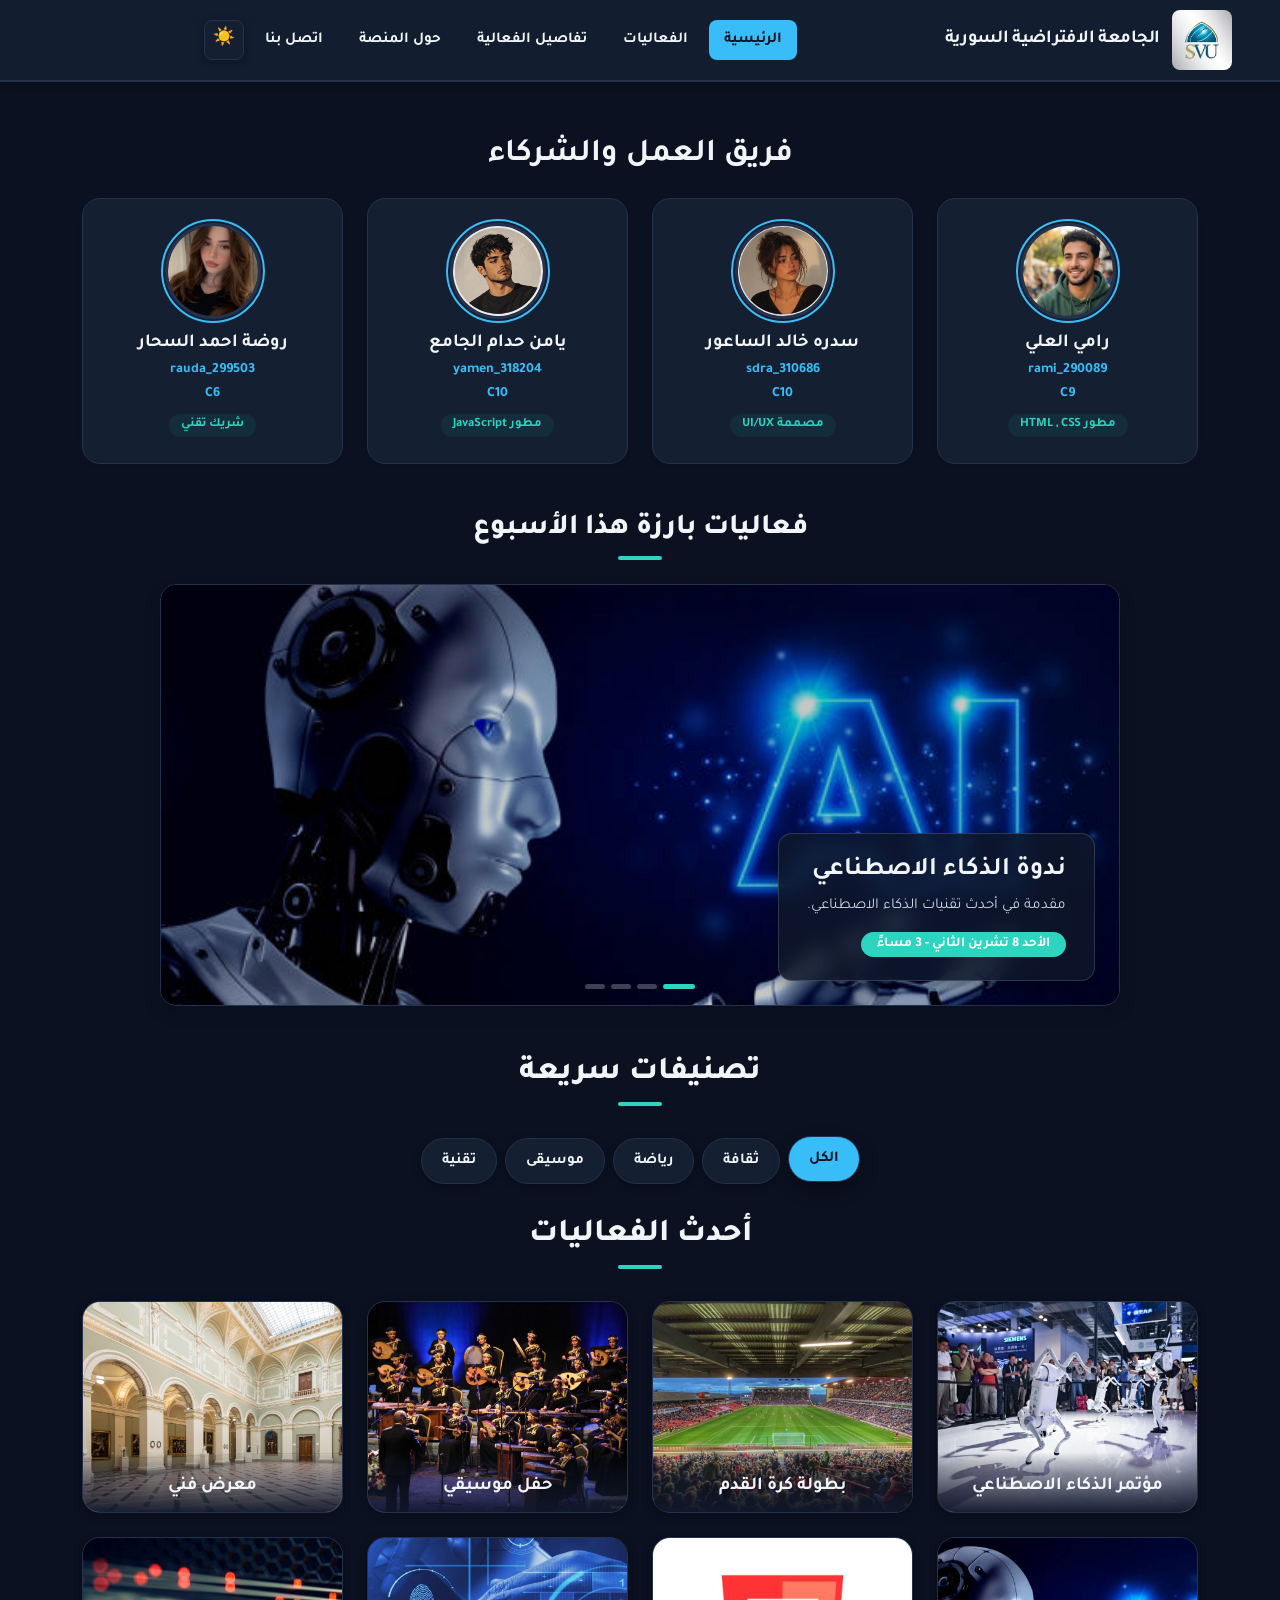
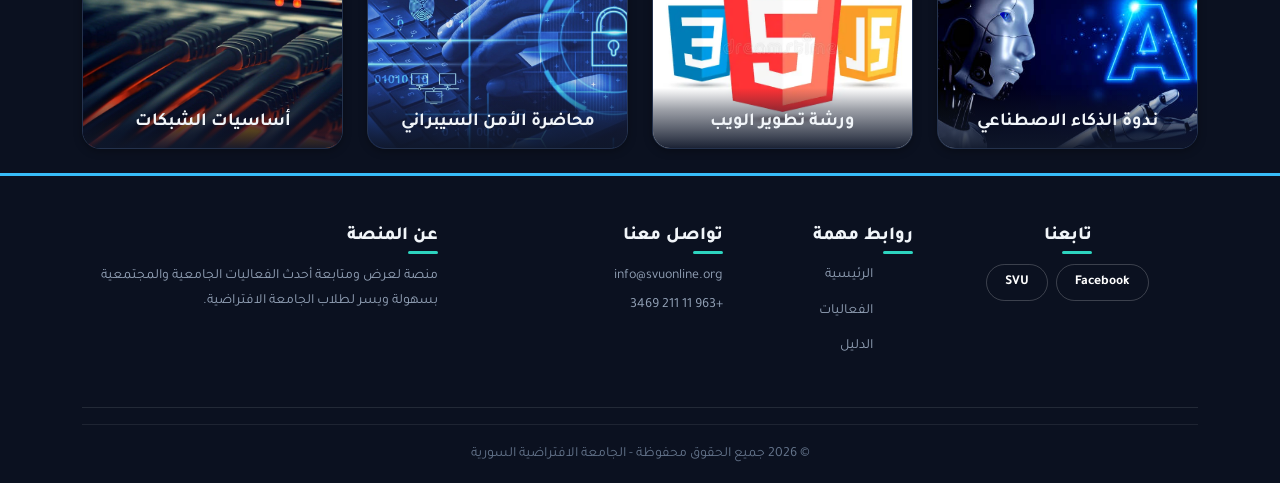
==== index.html @ d2dedbd9 "Add files via upload" ====
<!DOCTYPE html>
<html lang="ar" dir="rtl" id="main-html">

<head>
    <meta charset="UTF-8">
    <meta name="viewport" content="width=device-width, initial-scale=1.0">
    <title id="page-title">فعاليات الجامعة الافتراضية السورية</title>

    <!-- Bootstrap -->
    <link href="https://cdn.jsdelivr.net/npm/bootstrap@5.3.3/dist/css/bootstrap.min.css" rel="stylesheet">

    <!-- CSS -->
    <link rel="stylesheet" href="assets/css/style.css">

</head>

<body>
    <div id="alert-container" class="container mt-3"></div>

    <!-- Bootstrap Alert -->
    <div class="container mt-3">
        <div id="custom-alert" class="alert alert-success alert-dismissible fade show d-none" role="alert">
            <span id="alert-text">تم تسجيلك بهذه الفعالية بنجاح!</span>
            <button type="button" class="btn-close" data-bs-dismiss="alert"></button>
        </div>
    </div>

    <header>
        <nav class="navbar navbar-expand-lg">
            <div class="container-fluid px-4">
                <div class="logo d-flex align-items-center">
                    <img src="assets/img/syrianvirtualuniversity_logo.jfif" alt="شعار الجامعة" style="height: 60px;"
                        class="SVU">
                    <span class="ms-2 fw-bold text-white">الجامعة الافتراضية السورية</span>
                </div>

                <!-- زر القائمة للجوال (Bootstrap collapse) -->
                <button class="navbar-toggler" type="button" data-bs-toggle="collapse" data-bs-target="#navMenu"
                    aria-controls="navMenu" aria-expanded="false" aria-label="تبديل القائمة">
                    <span class="navbar-toggler-icon"></span>
                </button>
                <div class="collapse navbar-collapse" id="navMenu">
                    <div class="nav-links d-flex align-items-center">
                        <a href="index.html" class="nav-link text-white px-3 active">الرئيسية</a>
                        <a href="events.html" class="nav-link text-white px-3">الفعاليات</a>
                        <a href="event.html" class="nav-link text-white px-3">تفاصيل الفعالية</a>
                        <a href="about.html" class="nav-link text-white px-3">حول المنصة</a>
                        <a href="contact.html" class="nav-link text-white px-3">اتصل بنا</a>
                        <div class="theme-switch-wrapper ms-3">
                            <button id="darkModeToggle" class="theme-btn" title="تبديل الإضاءة">
                                <span id="theme-icon">🌙</span>
                            </button>
                        </div>
                    </div>
                </div>
            </div>
        </nav>
    </header>
    <main>

        <section>
            <div class="guide-page-section mb-5 mt-5">
                <div class="container">
                    <h2 class="text-center fw-bold mb-4">فريق العمل والشركاء</h2>
                    <div class="row g-4 text-center justify-content-center">
                        <div class="col-md-3 col-sm-6">
                            <div class="guide-page-member shadow-sm">
                                <img src="assets/img/شريك 3.png" alt="رامي العلي "
                                    onerror="this.onerror=null;this.src='data:image/svg+xml,%3Csvg xmlns=%27http://www.w3.org/2000/svg%27 width=%27150%27 height=%27150%27%3E%3Crect width=%27100%25%27 height=%27100%25%27 fill=%27%23cbd5e1%27/%3E%3C/svg%3E'">
                                <h5 class="fw-bold"> رامي العلي</h5>
                                <p class="small text-primary mb-1">rami_290089<br>C9</p>
                                <span class="badge bg-secondary">مطور HTML , CSS</span>
                            </div>
                        </div>

                        <div class="col-md-3 col-sm-6">
                            <div class="guide-page-member shadow-sm">
                                <img src="assets/img/شريك 2.png" alt="سدره خالد الساعور "
                                    onerror="this.onerror=null;this.src='data:image/svg+xml,%3Csvg xmlns=%27http://www.w3.org/2000/svg%27 width=%27150%27 height=%27150%27%3E%3Crect width=%27100%25%27 height=%27100%25%27 fill=%27%23cbd5e1%27/%3E%3C/svg%3E'">
                                <h5 class="fw-bold">سدره خالد الساعور</h5>
                                <p class="small text-primary mb-1">sdra_310686<br>C10</p>
                                <span class="badge bg-secondary">مصممة UI/UX</span>
                            </div>
                        </div>

                        <div class="col-md-3 col-sm-6">
                            <div class="guide-page-member shadow-sm">
                                <img src="assets/img/شريك 1.png" alt="يامن الجامع"
                                    onerror="this.onerror=null;this.src='data:image/svg+xml,%3Csvg xmlns=%27http://www.w3.org/2000/svg%27 width=%27150%27 height=%27150%27%3E%3Crect width=%27100%25%27 height=%27100%25%27 fill=%27%23cbd5e1%27/%3E%3C/svg%3E'">
                                <h5 class="fw-bold">يامن حدام الجامع </h5>
                                <p class="small text-primary mb-1">yamen_318204<br>C10</p>
                                <span class="badge bg-secondary">مطور JavaScript</span>
                            </div>
                        </div>

                        <div class="col-md-3 col-sm-6">
                            <div class="guide-page-member shadow-sm">
                                <img src="assets/img/شريك 4.jpeg" alt="روضة السحار"
                                    onerror="this.onerror=null;this.src='data:image/svg+xml,%3Csvg xmlns=%27http://www.w3.org/2000/svg%27 width=%27150%27 height=%27150%27%3E%3Crect width=%27100%25%27 height=%27100%25%27 fill=%27%23cbd5e1%27/%3E%3C/svg%3E'">
                                <h5 class="fw-bold"> روضة احمد السحار</h5>
                                <p class="small text-primary mb-1">rauda_299503<br>C6</p>

                                <span class="badge bg-secondary">شريك تقني</span>
                            </div>
                        </div>
                    </div>
                </div>
            </div>
        </section>
        <div class="container mt-4">
            <h2 class="section-title text-center mb-4" id="slider-title" style="font-size: 1.8rem;">فعاليات بارزة هذا
                الأسبوع
            </h2>

            <div class="carousel-container">
                <div id="mainEventsCarousel" class="carousel slide shadow rounded-4 overflow-hidden"
                    data-bs-ride="carousel" data-bs-interval="3000">
                    <div class="carousel-indicators">
                        <button type="button" data-bs-target="#mainEventsCarousel" data-bs-slide-to="0"
                            class="active"></button>
                        <button type="button" data-bs-target="#mainEventsCarousel" data-bs-slide-to="1"></button>
                        <button type="button" data-bs-target="#mainEventsCarousel" data-bs-slide-to="2"></button>
                        <button type="button" data-bs-target="#mainEventsCarousel" data-bs-slide-to="3"></button>
                    </div>

                    <div class="carousel-inner">
                        <div class="carousel-item active">
                            <a href="event.html?id=ai-seminar">
                                <img src="assets/img/ندوة الذكاء الاصطناعي.jpg" class="d-block w-100"
                                    alt="ندوة الذكاء الاصطناعي">
                                <div class="carousel-caption">
                                    <h3 class="fw-bold">ندوة الذكاء الاصطناعي</h3>
                                    <p class="small">مقدمة في أحدث تقنيات الذكاء الاصطناعي.</p>
                                    <span class="badge bg-primary">الأحد 8 تشرين الثاني - 3 مساءً</span>
                                </div>
                            </a>
                        </div>

                        <div class="carousel-item">
                            <a href="event.html?id=web-workshop">
                                <img src="assets/img/ورشة تطوير الويب.webp" class="d-block w-100"
                                    alt="ورشة تطوير الويب">
                                <div class="carousel-caption">
                                    <h3 class="fw-bold">ورشة تطوير الويب</h3>
                                    <p class="small">تعلم أساسيات HTML و CSS و JavaScript.</p>
                                    <span class="badge bg-success">الإثنين 9 تشرين الثاني - 6 مساءً</span>
                                </div>
                            </a>
                        </div>

                        <div class="carousel-item">
                            <a href="event.html?id=cyber-security">
                                <img src="assets/img/الامن السيبراني.jpg" class="d-block w-100" alt="الأمن السيبراني">
                                <div class="carousel-caption">
                                    <h3 class="fw-bold">محاضرة الأمن السيبراني</h3>
                                    <p class="small">كيف تحمي بياناتك على الإنترنت.</p>
                                    <span class="badge bg-danger">الثلاثاء 10 تشرين الثاني - 4 مساءً</span>
                                </div>
                            </a>
                        </div>

                        <div class="carousel-item">
                            <a href="event.html?id=network-basics">
                                <img src="assets/img/شبكات.jpg" class="d-block w-100" alt="أساسيات الشبكات">
                                <div class="carousel-caption">
                                    <h3 class="fw-bold">محاضرة أساسيات الشبكات</h3>
                                    <p class="small">تعلم أهم المفاهيم الأساسية في الشبكات.</p>
                                    <span class="badge bg-warning text-dark">الأربعاء 11 تشرين الثاني - 4 مساءً</span>
                                </div>
                            </a>
                        </div>
                    </div>
                </div>
            </div>
        </div>

        <div class="container mt-5">
            <h2 class="title" id="cat-title">تصنيفات سريعة</h2>
            <div class="categories d-flex flex-wrap gap-2">
                <button class="custom-badge bg-secondary filter-btn active" data-category="الكل"
                    id="cat-all">الكل</button>
                <button class="custom-badge bg-secondary filter-btn" data-category="ثقافة"
                    id="cat-culture">ثقافة</button>
                <button class="custom-badge bg-secondary filter-btn" data-category="رياضة" id="cat-sport">رياضة</button>
                <button class="custom-badge bg-secondary filter-btn" data-category="موسيقى"
                    id="cat-music">موسيقى</button>
                <button class="custom-badge bg-secondary filter-btn" data-category="تقنية" id="cat-tech">تقنية</button>
            </div>
        </div>

        <section>
            <div class="container mt-4">
                <h2 class="title" id="latest-title">أحدث الفعاليات</h2>
                <div class="row" id="eventsGrid">
                    <div class="col-md-6 col-lg-3 mb-4 filter-item" data-category="تقنية">
                        <a href="event.html?id=ai-conference" class="event-card text-decoration-none">
                            <div class="crd">
                                <img src="assets/img/مؤتمر الذكاء الاصطناعي.png" class="w-100"
                                    alt="مؤتمر الذكاء الاصطناعي">
                                <div class="overlay">
                                    <h3 class="grid-ai-title">مؤتمر الذكاء الاصطناعي</h3>
                                </div>
                            </div>
                        </a>
                    </div>

                    <div class="col-md-6 col-lg-3 mb-4 filter-item" data-category="رياضة">
                        <a href="event.html?id=football-match" class="event-card text-decoration-none">
                            <div class="crd">
                                <img src="assets/img/football.png" class="w-100" alt="بطولة كرة القدم">
                                <div class="overlay">
                                    <h3 class="grid-foot-title">بطولة كرة القدم</h3>
                                </div>
                            </div>
                        </a>
                    </div>

                    <div class="col-md-6 col-lg-3 mb-4 filter-item" data-category="موسيقى">
                        <a href="event.html?id=music-concert" class="event-card text-decoration-none">
                            <div class="crd">
                                <img src="assets/img/موسيقى.jpg" class="w-100" alt="حفل موسيقي">
                                <div class="overlay">
                                    <h3 class="grid-music-title">حفل موسيقي</h3>
                                </div>
                            </div>
                        </a>
                    </div>

                    <div class="col-md-6 col-lg-3 mb-4 filter-item" data-category="ثقافة">
                        <a href="event.html?id=art-exhibition" class="event-card text-decoration-none">
                            <div class="crd">
                                <img src="assets/img/معرض فني.jpg" class="w-100" alt="معرض فني">
                                <div class="overlay">
                                    <h3 class="grid-art-title">معرض فني</h3>
                                </div>
                            </div>
                        </a>
                    </div>

                    <div class="col-md-6 col-lg-3 mb-4 filter-item" data-category="تقنية">
                        <a href="event.html?id=ai-seminar" class="event-card text-decoration-none">
                            <div class="crd">
                                <img src="assets/img/ندوة الذكاء الاصطناعي.jpg" class="w-100"
                                    alt="ندوة الذكاء الاصطناعي">
                                <div class="overlay">
                                    <h3>ندوة الذكاء الاصطناعي</h3>
                                </div>
                            </div>
                        </a>
                    </div>

                    <div class="col-md-6 col-lg-3 mb-4 filter-item" data-category="تقنية">
                        <a href="event.html?id=web-workshop" class="event-card text-decoration-none">
                            <div class="crd">
                                <img src="assets/img/ورشة تطوير الويب.webp" class="w-100" alt="ورشة تطوير الويب">
                                <div class="overlay">
                                    <h3>ورشة تطوير الويب</h3>
                                </div>
                            </div>
                        </a>
                    </div>

                    <div class="col-md-6 col-lg-3 mb-4 filter-item" data-category="تقنية">
                        <a href="event.html?id=cyber-security" class="event-card text-decoration-none">
                            <div class="crd">
                                <img src="assets/img/الامن السيبراني.jpg" class="w-100" alt="محاضرة الأمن السيبراني">
                                <div class="overlay">
                                    <h3>محاضرة الأمن السيبراني</h3>
                                </div>
                            </div>
                        </a>
                    </div>

                    <div class="col-md-6 col-lg-3 mb-4 filter-item" data-category="تقنية">
                        <a href="event.html?id=network-basics" class="event-card text-decoration-none">
                            <div class="crd">
                                <img src="assets/img/شبكات.jpg" class="w-100" alt="أساسيات الشبكات">
                                <div class="overlay">
                                    <h3>أساسيات الشبكات</h3>
                                </div>
                            </div>
                        </a>
                    </div>
                </div>
            </div>
        </section>



    </main>
    <footer class="site-footer bg-dark text-white pt-5 pb-3">
        <div class="container text-end">
            <div class="row g-4 flex-row-reverse">

                <div class="col-md-4">
                    <h5 class="footer-heading mb-3">عن المنصة</h5>
                    <p class="footer-text small">منصة لعرض ومتابعة أحدث الفعاليات الجامعية والمجتمعية بسهولة ويسر لطلاب
                        الجامعة الافتراضية.</p>
                </div>

                <div class="col-md-3">
                    <h5 class="footer-heading mb-3">تواصل معنا</h5>
                    <p class="footer-text small mb-1">info@svuonline.org </p>
                    <p class="footer-text small">+963 11 211 3469 </p>
                </div>

                <div class="col-md-2">
                    <h5 class="footer-heading mb-3">روابط مهمة</h5>
                    <ul class="list-unstyled small">
                        <li class="mb-1"><a href="index.html" class="footer-link">الرئيسية</a></li>
                        <li class="mb-1"><a href="events.html" class="footer-link">الفعاليات</a></li>
                        <li class="mb-1"><a href="about.html" class="footer-link">الدليل</a></li>
                    </ul>
                </div>

                <div class="col-md-3 text-center">
                    <h5 class="footer-heading mb-3">تابعنا</h5>
                    <div class="d-flex justify-content-center gap-2">
                        <a href="https://www.facebook.com/share/1CD3yiC2pG/" target="_blank"
                            class="footer-social-btn">Facebook</a>
                        <a href="https://svuis.svuonline.org/SVUIS/index.php" target="_blank"
                            class="footer-social-btn">SVU</a>
                    </div>
                </div>
            </div>

            <hr class="mt-4 border-secondary opacity-25">
            <div class="text-center small footer-copyright">
                © 2026 جميع الحقوق محفوظة - الجامعة الافتراضية السورية
            </div>
        </div>
    </footer>

    <button id="backToTop" class="btn btn-primary rounded-circle position-fixed bottom-0 start-0 m-4"
        onclick="scrollToTop()" style="display:none; z-index: 1000;">↑</button>

    <!-- JS Scripts -->
    <script src="https://cdn.jsdelivr.net/npm/bootstrap@5.3.3/dist/js/bootstrap.bundle.min.js"></script>
    <script src="assets/js/main.js"></script>

</body>

</html>
---- assets/css/style.css ----
@import url('https://fonts.googleapis.com/css2?family=Tajawal:wght@400;500;700;800;900&display=swap');
@import url('https://cdn.jsdelivr.net/npm/bootstrap-icons@1.11.3/font/bootstrap-icons.min.css');

/* ===== 1. Base Styles & Variables ===== */
:root {
    --primary: #1e40af;
    --primary-hover: #1e3a8a;
    --secondary: #0d9488;
    --secondary-hover: #0f766e;
    --accent: #f59e0b;
    --gradient-main: linear-gradient(135deg, #1e40af 0%, #0d9488 100%);
    --gradient-card: linear-gradient(180deg, rgba(30, 64, 175, 0.04) 0%, rgba(255, 255, 255, 0) 100%);
    --bg-body: #f4f7fb;
    --bg-surface: #ffffff;
    --bg-glass: rgba(255, 255, 255, 0.95);
    --text-main: #0f172a;
    --text-muted: #64748b;
    --border-color: #e2e8f0;
    --shadow-sm: 0 2px 8px rgba(15, 23, 42, 0.05);
    --shadow-md: 0 8px 20px -3px rgba(15, 23, 42, 0.08);
    --shadow-lg: 0 16px 30px -4px rgba(30, 64, 175, 0.14);
    --radius-sm: 8px;
    --radius-md: 14px;
    --radius-lg: 18px;
    --radius-pill: 50px;
    --primary-color: #1e40af;
    --accent-color: #f59e0b;
}

body.dark-mode {
    --bg-body: #0b1120;
    --bg-surface: #151f32;
    --bg-glass: rgba(21, 31, 50, 0.95);
    --text-main: #f1f5f9;
    --text-muted: #94a3b8;
    --border-color: #24324d;
    --shadow-sm: 0 2px 8px rgba(0, 0, 0, 0.3);
    --shadow-md: 0 8px 20px -3px rgba(0, 0, 0, 0.4);
    --shadow-lg: 0 16px 30px -4px rgba(13, 148, 136, 0.2);
    --primary: #38bdf8;
    --primary-hover: #7dd3fc;
    --secondary: #2dd4bf;
    --accent: #fbbf24;
    --gradient-main: linear-gradient(135deg, #0284c7 0%, #0d9488 100%);
    --primary-color: #38bdf8;
    --accent-color: #fbbf24;
}

body {
    padding-top: 88px;
    margin: 0;
    font-family: 'Tajawal', sans-serif;
    direction: rtl;
    background-color: var(--bg-body);
    color: var(--text-main);
    line-height: 1.7;
    transition: background-color 0.3s ease, color 0.3s ease;
    overflow-x: hidden;
}

/* ===== 2. Navbar & Navigation ===== */
.navbar {
    position: fixed;
    top: 0;
    left: 0;
    right: 0;
    width: 100%;
    z-index: 1000;
    display: flex;
    align-items: center;
    justify-content: space-between;
    background: var(--bg-glass) !important;
    backdrop-filter: blur(12px);
    -webkit-backdrop-filter: blur(12px);
    border-bottom: 2px solid var(--border-color);
    box-shadow: var(--shadow-sm);
    padding: 10px 24px;
    transition: all 0.3s ease;
}

.logo {
    display: flex;
    align-items: center;
}

.logo img, .SVU {
    height: 48px;
    margin-left: 12px;
    border-radius: var(--radius-sm);
    object-fit: contain;
}

.logo span {
    font-weight: 800;
    font-size: 1.15rem;
    color: var(--text-main) !important;
    letter-spacing: -0.3px;
}

.navbar .nav-links,
.navbar-nav {
    display: flex;
    align-items: center;
    justify-content: center;
    gap: 6px;
    margin: 0 auto;
    padding: 0;
    list-style: none;
}

.nav-links a,
.nav-link {
    position: relative;
    color: var(--text-main) !important;
    font-weight: 600;
    font-size: 0.95rem;
    text-decoration: none;
    padding: 7px 15px !important;
    border-radius: var(--radius-sm);
    transition: all 0.2s ease;
}

.nav-link:hover,
.nav-links a:hover {
    color: var(--primary) !important;
    background-color: rgba(30, 64, 175, 0.08);
}

.nav-link.active,
.nav-links a.active {
    background-color: var(--primary) !important;
    color: #ffffff !important;
    font-weight: 700;
}

body.dark-mode .nav-link.active,
body.dark-mode .nav-links a.active {
    background-color: var(--primary) !important;
    color: #0b1120 !important;
}

.nav-link::after {
    display: none;
}

/* ===== 3. Theme Toggle Button ===== */
.theme-switch-wrapper {
    display: flex;
    align-items: center;
}

.theme-btn {
    width: 40px;
    height: 40px;
    border-radius: var(--radius-sm);
    border: 1.5px solid var(--border-color);
    background: var(--bg-surface);
    color: var(--text-main);
    cursor: pointer;
    box-shadow: var(--shadow-sm);
    transition: all 0.25s ease;
    display: inline-flex;
    align-items: center;
    justify-content: center;
    font-size: 1.1rem;
    padding: 0;
}

.theme-btn:hover {
    border-color: var(--primary);
    color: var(--primary);
    transform: translateY(-2px);
}

body.dark-mode .theme-btn {
    background: var(--bg-surface);
    border-color: var(--border-color);
    color: #facc15;
}

/* ===== 4. Titles & Headings ===== */
.section-title,
.title {
    font-weight: 800;
    color: var(--text-main);
    text-align: center;
    position: relative;
    margin-bottom: 32px;
}

.section-title::after,
.title::after {
    content: '';
    display: block;
    width: 44px;
    height: 4px;
    background: var(--secondary);
    margin: 10px auto 0;
    border-radius: var(--radius-pill);
}

/* ===== 5. Sliders & Carousels ===== */
.carousel-container {
    max-width: 960px;
    margin: 0 auto;
}

#mainEventsCarousel {
    border-radius: var(--radius-lg);
    overflow: hidden;
    box-shadow: var(--shadow-md);
    border: 1px solid var(--border-color);
}

.carousel-item {
    height: 420px;
    position: relative;
    background: #0f172a;
}

.carousel-item img {
    height: 100%;
    width: 100%;
    object-fit: cover;
    filter: brightness(0.78);
    transition: transform 0.5s ease;
}

.carousel-item:hover img {
    transform: scale(1.02);
}

.carousel-caption {
    position: absolute;
    inset: auto 24px 24px auto;
    max-width: 650px;
    background: rgba(15, 23, 42, 0.85);
    backdrop-filter: blur(10px);
    -webkit-backdrop-filter: blur(10px);
    border: 1px solid rgba(255, 255, 255, 0.15);
    padding: 22px 28px;
    text-align: right;
    border-radius: var(--radius-md);
    box-shadow: var(--shadow-md);
}

.carousel-caption h3 {
    font-size: 1.6rem;
    font-weight: 800;
    color: #ffffff;
    margin-bottom: 6px;
}

.carousel-caption p {
    color: #cbd5e1;
    font-size: 0.95rem;
    margin-bottom: 12px;
}

.carousel-caption .badge {
    background: var(--secondary) !important;
    color: #ffffff !important;
    padding: 6px 16px;
    border-radius: var(--radius-pill);
    font-weight: 700;
    font-size: 0.85rem;
}

.carousel-indicators [data-bs-target] {
    width: 20px;
    height: 5px;
    border-radius: var(--radius-pill);
    background-color: rgba(255, 255, 255, 0.5);
    border: none;
    transition: all 0.25s ease;
}

.carousel-indicators .active {
    width: 32px;
    background-color: var(--secondary);
}

#sliderImages {
    position: relative;
    width: 100%;
    height: 420px;
    overflow: hidden;
    background-color: #0b1120;
    border-radius: var(--radius-lg);
    border: 1px solid var(--border-color);
}

#sliderImages img.slider-img {
    width: 100%;
    height: 420px;
    object-fit: cover;
    display: none;
    opacity: 0;
    transition: opacity 0.35s ease-in-out;
}

#sliderImages img.slider-img.active {
    display: block;
    opacity: 1;
}

/* ===== 6. Filter Controls & Badges ===== */
.filter-item {
    transition: all 0.3s ease;
    display: block;
}

.categories {
    display: flex;
    justify-content: center;
    gap: 10px;
    margin: 20px 0 32px;
    flex-wrap: wrap;
}

.custom-badge,
.filter-btn {
    padding: 9px 20px;
    border-radius: var(--radius-pill);
    font-weight: 700;
    font-size: 0.95rem;
    background-color: var(--bg-surface);
    color: var(--text-main);
    border: 1.5px solid var(--border-color);
    box-shadow: var(--shadow-sm);
    cursor: pointer;
    transition: all 0.25s ease;
    text-decoration: none;
}

.custom-badge:hover,
.filter-btn:hover {
    border-color: var(--primary);
    color: var(--primary);
    transform: translateY(-2px);
}

.custom-badge.active,
.filter-btn.active {
    background-color: var(--primary) !important;
    border-color: var(--primary) !important;
    color: #ffffff !important;
    transform: translateY(-2px);
    box-shadow: var(--shadow-md);
}

body.dark-mode .custom-badge.active,
body.dark-mode .filter-btn.active {
    background-color: var(--primary) !important;
    color: #0b1120 !important;
}

/* ===== 7. Cards & Grid Layouts ===== */
.crd,
.filter-item .card,
.guide-page-member,
.info-box,
.policy-box,
.contact-page-box {
    background-color: var(--bg-surface);
    border: 1px solid var(--border-color) !important;
    border-radius: var(--radius-lg);
    box-shadow: var(--shadow-sm);
    transition: all 0.3s ease;
    overflow: hidden;
}

.crd:hover,
.filter-item .card:hover,
.guide-page-member:hover {
    transform: translateY(-6px);
    box-shadow: var(--shadow-md);
    border-color: rgba(30, 64, 175, 0.3) !important;
}

.crd {
    position: relative;
    cursor: pointer;
    background: var(--bg-surface);
    height: 100%;
}

.crd img,
.card-img-top {
    width: 100%;
    height: 210px;
    object-fit: cover;
    transition: transform 0.4s ease;
}

.crd:hover img,
.filter-item .card:hover .card-img-top {
    transform: scale(1.05);
}

.overlay {
    position: absolute;
    bottom: 0;
    left: 0;
    right: 0;
    background: linear-gradient(0deg, rgba(15, 23, 42, 0.95) 0%, rgba(15, 23, 42, 0.4) 65%, transparent 100%);
    color: #ffffff;
    padding: 24px 16px 14px;
    text-align: center;
}

.overlay h3 {
    font-size: 1.15rem;
    font-weight: 700;
    color: #ffffff;
    margin: 0;
}

.filter-item .card .card-body {
    padding: 20px;
    display: flex;
    flex-direction: column;
}

.filter-item .card .card-title {
    font-weight: 800;
    font-size: 1.15rem;
    color: var(--text-main);
    margin-bottom: 8px;
}

.filter-item .card .card-text {
    color: var(--text-muted);
    font-size: 0.9rem;
    line-height: 1.6;
    margin-bottom: 12px;
}

.filter-item .card .details {
    color: var(--text-muted);
    font-size: 0.85rem;
    font-weight: 600;
    margin-bottom: 16px;
}

.filter-item .card .btn-outline-primary {
    background-color: transparent;
    border: 1.5px solid var(--primary);
    color: var(--primary) !important;
    border-radius: var(--radius-sm);
    padding: 9px 18px;
    font-weight: 700;
    transition: all 0.25s ease;
    text-align: center;
}

.filter-item .card .btn-outline-primary:hover {
    background-color: var(--primary);
    color: #ffffff !important;
    transform: translateY(-2px);
    box-shadow: var(--shadow-sm);
}

body.dark-mode .filter-item .card .btn-outline-primary:hover {
    color: #0b1120 !important;
}

.badge {
    border-radius: var(--radius-pill);
    padding: 5px 14px;
    font-weight: 700;
    font-size: 0.8rem;
}

/* ===== 8. Toolbar & Search Controls ===== */
.toolbar {
    background: var(--bg-surface);
    padding: 20px 24px;
    border-radius: var(--radius-lg);
    margin: 20px auto 36px;
    max-width: 95%;
    display: flex;
    gap: 14px;
    flex-wrap: wrap;
    box-shadow: var(--shadow-sm);
    border: 1px solid var(--border-color);
}

.toolbar input,
.toolbar select,
.form-control,
.form-select {
    flex: 1;
    min-width: 200px;
    background-color: var(--bg-body);
    border: 1.5px solid var(--border-color);
    color: var(--text-main);
    border-radius: var(--radius-sm);
    padding: 10px 15px;
    font-family: 'Tajawal', sans-serif;
    font-size: 0.95rem;
}

.toolbar input:focus,
.toolbar select:focus,
.form-control:focus,
.form-select:focus {
    background-color: var(--bg-surface);
    border-color: var(--primary);
    box-shadow: 0 0 0 3px rgba(30, 64, 175, 0.15);
    color: var(--text-main);
    outline: none;
}

/* ===== 9. Guide Page Styles ===== */
.guide-page-member {
    background: var(--bg-surface);
    padding: 24px 18px;
    border-radius: var(--radius-lg);
    text-align: center;
    border: 1px solid var(--border-color);
    box-shadow: var(--shadow-sm);
    transition: all 0.3s ease;
    height: 100%;
}

.guide-page-member img {
    width: 96px;
    height: 96px;
    object-fit: cover;
    border-radius: 50%;
    margin-bottom: 14px;
    border: 3px solid var(--border-color);
    outline: 2px solid var(--primary);
    outline-offset: 2px;
}

.guide-page-member h5 {
    font-weight: 800;
    font-size: 1.15rem;
    color: var(--text-main);
    margin-bottom: 4px;
}

.guide-page-member p {
    color: var(--primary) !important;
    font-weight: 700;
    font-size: 0.88rem;
    margin-bottom: 8px;
}

.guide-page-member .badge {
    background-color: rgba(13, 148, 136, 0.12) !important;
    color: var(--secondary) !important;
    border-radius: var(--radius-pill);
    font-weight: 700;
    padding: 5px 12px;
}

.info-box,
.policy-box {
    background: var(--bg-surface);
    border-radius: var(--radius-lg);
    padding: 26px;
    border: 1px solid var(--border-color) !important;
    box-shadow: var(--shadow-sm);
    height: 100%;
    position: relative;
}

.info-box {
    border-top: 4px solid var(--primary) !important;
}

.policy-box {
    border-right: 4px solid var(--secondary) !important;
}

.info-box h2,
.policy-box h2 {
    font-weight: 800;
    color: var(--text-main) !important;
    font-size: 1.25rem;
    margin-bottom: 12px;
}

.guide-page-btn {
    display: inline-block;
    padding: 12px 34px;
    background-color: var(--primary);
    color: #ffffff !important;
    text-decoration: none;
    border-radius: var(--radius-pill);
    font-weight: 700;
    font-size: 1.05rem;
    box-shadow: var(--shadow-sm);
    transition: all 0.25s ease;
    border: none;
}

.guide-page-btn:hover {
    background-color: var(--primary-hover);
    transform: translateY(-2px);
    box-shadow: var(--shadow-md);
}

/* ===== 10. Contact Page Styles ===== */
.contact-page-box {
    background: var(--bg-surface);
    padding: 32px;
    border-radius: var(--radius-lg);
    border: 1px solid var(--border-color);
    box-shadow: var(--shadow-sm);
    height: 100%;
}

.contact-page-info {
    background: linear-gradient(145deg, #1e3a8a 0%, #0f172a 100%) !important;
    color: #ffffff !important;
    border-radius: var(--radius-lg);
    padding: 32px;
    box-shadow: var(--shadow-md);
    border: none !important;
}

.contact-page-info h3,
.contact-page-info h4,
.contact-page-info h5,
.contact-page-info strong,
.contact-page-info p {
    color: #ffffff !important;
}

.contact-page-info .info-item {
    background: rgba(255, 255, 255, 0.08);
    border-radius: var(--radius-sm);
    padding: 12px 16px;
    margin-bottom: 12px;
    transition: all 0.2s ease;
    border: 1px solid rgba(255, 255, 255, 0.15);
}

.contact-page-info .info-item:hover {
    background: rgba(255, 255, 255, 0.16);
    transform: translateX(-4px);
}

.contact-page-error {
    color: #ef4444;
    font-size: 0.85rem;
    font-weight: 600;
    margin-top: 4px;
    min-height: 20px;
}

.map-container {
    border-radius: var(--radius-lg);
    overflow: hidden;
    box-shadow: var(--shadow-md);
    border: 1px solid var(--border-color);
}

.contact-page-btn {
    background-color: var(--primary);
    border: none;
    color: #ffffff;
    border-radius: var(--radius-sm);
    padding: 11px 24px;
    font-weight: 700;
    font-size: 1rem;
    width: 100%;
    transition: all 0.25s ease;
}

.contact-page-btn:hover {
    background-color: var(--primary-hover);
    transform: translateY(-2px);
    box-shadow: var(--shadow-sm);
}

/* ===== 11. Alerts & Actions ===== */
#alert-container {
    position: fixed;
    top: 20px;
    left: 50%;
    transform: translateX(-50%);
    z-index: 10000;
    min-width: 320px;
    max-width: 90%;
}

.btn-primary {
    background-color: var(--primary);
    border: none;
    border-radius: var(--radius-sm);
    padding: 10px 22px;
    font-weight: 700;
    transition: all 0.25s ease;
}

.btn-primary:hover {
    background-color: var(--primary-hover);
    transform: translateY(-2px);
    box-shadow: var(--shadow-sm);
}

.btn-outline-secondary {
    border: 1.5px solid var(--border-color);
    border-radius: var(--radius-sm);
    padding: 10px 22px;
    font-weight: 700;
    color: var(--text-main);
    background: var(--bg-surface);
    transition: all 0.25s ease;
}

.btn-outline-secondary:hover {
    background: var(--bg-body);
    border-color: var(--border-color);
    color: var(--text-main);
    transform: translateY(-2px);
}

/* ===== 12. Footer ===== */
.site-footer {
    background: #0b1120 !important;
    color: #94a3b8 !important;
    border-top: 3px solid var(--primary);
    padding-top: 48px;
    padding-bottom: 24px;
    font-family: 'Tajawal', sans-serif;
}

.footer-heading {
    font-size: 1.15rem;
    font-weight: 800;
    color: #ffffff;
    margin-bottom: 18px;
    position: relative;
    display: inline-block;
}

.footer-heading::after {
    content: "";
    position: absolute;
    bottom: -6px;
    right: 0;
    width: 30px;
    height: 3px;
    background: var(--secondary);
    border-radius: var(--radius-pill);
}

.footer-text {
    color: #94a3b8;
    line-height: 1.8;
}

.footer-link {
    color: #94a3b8;
    text-decoration: none;
    transition: all 0.2s ease;
    display: inline-block;
    margin-bottom: 8px;
}

.footer-link:hover {
    color: var(--secondary);
    transform: translateX(-4px);
}

.footer-social-btn {
    display: inline-block;
    padding: 6px 18px;
    border: 1px solid rgba(255, 255, 255, 0.2);
    border-radius: var(--radius-pill);
    color: #ffffff;
    text-decoration: none;
    font-size: 0.85rem;
    font-weight: 600;
    transition: all 0.2s ease;
}

.footer-social-btn:hover {
    background-color: var(--secondary);
    border-color: var(--secondary);
    color: #ffffff;
}

.footer-copyright {
    color: #64748b;
    border-top: 1px solid rgba(255, 255, 255, 0.08);
    padding-top: 18px;
}

/* ===== 13. Back to Top Button ===== */
#backToTop,
.site-footer-top-btn {
    display: none;
    position: fixed;
    bottom: 24px;
    left: 24px;
    background-color: var(--primary) !important;
    border: none !important;
    width: 44px;
    height: 44px;
    border-radius: var(--radius-sm);
    z-index: 1000;
    cursor: pointer;
    box-shadow: var(--shadow-md);
    color: #ffffff !important;
    align-items: center;
    justify-content: center;
    font-size: 1.25rem;
    transition: all 0.25s ease;
}

#backToTop:hover {
    transform: translateY(-3px);
    background-color: var(--primary-hover) !important;
}

/* ===== 14. Dark Mode ===== */
body.dark-mode {
    background-color: var(--bg-body) !important;
    color: var(--text-main) !important;
}

body.dark-mode .navbar {
    background: var(--bg-glass) !important;
    border-bottom-color: var(--border-color);
}

body.dark-mode .card,
body.dark-mode .crd,
body.dark-mode .custom-card,
body.dark-mode .info-box,
body.dark-mode .policy-box,
body.dark-mode .contact-page-box,
body.dark-mode .guide-page-member,
body.dark-mode .toolbar,
body.dark-mode .event-info-box,
body.dark-mode .bg-white,
body.dark-mode .bg-light {
    background-color: var(--bg-surface) !important;
    color: var(--text-main) !important;
    border-color: var(--border-color) !important;
}

body.dark-mode h1,
body.dark-mode h2,
body.dark-mode h3,
body.dark-mode h4,
body.dark-mode h5,
body.dark-mode h6,
body.dark-mode .card-title,
body.dark-mode strong {
    color: var(--text-main) !important;
}

body.dark-mode .text-muted,
body.dark-mode .text-secondary {
    color: var(--text-muted) !important;
}

body.dark-mode .custom-badge {
    background-color: var(--bg-surface) !important;
    color: var(--text-main) !important;
    border-color: var(--border-color) !important;
}

body.dark-mode .form-control,
body.dark-mode .form-select,
body.dark-mode textarea {
    background-color: var(--bg-body) !important;
    color: var(--text-main) !important;
    border-color: var(--border-color) !important;
}

/* ===== 15. Responsive Queries ===== */
@media (max-width: 991px) {
    .navbar {
        padding: 10px 16px;
    }
    .navbar .nav-links {
        flex-wrap: wrap;
        gap: 4px;
    }
}

@media (max-width: 768px) {
    body {
        padding-top: 100px;
    }
    .carousel-item {
        height: 330px;
    }
    .carousel-caption {
        inset: auto 12px 12px 12px;
        padding: 16px;
    }
    .carousel-caption h3 {
        font-size: 1.3rem;
    }
    .toolbar {
        flex-direction: column;
    }
    .toolbar input,
    .toolbar select {
        min-width: 100%;
    }
}


/* ===== 16. Navbar toggler (جوال) ===== */
.navbar-toggler { border-color: var(--border-color); }
body.dark-mode .navbar-toggler-icon { filter: invert(1); }
@media (max-width: 991px) {
    .navbar .nav-links {
        flex-direction: column;
        align-items: stretch !important;
        padding: 10px 0;
    }
    .navbar .theme-switch-wrapper { margin: 8px 0 0 !important; }
}
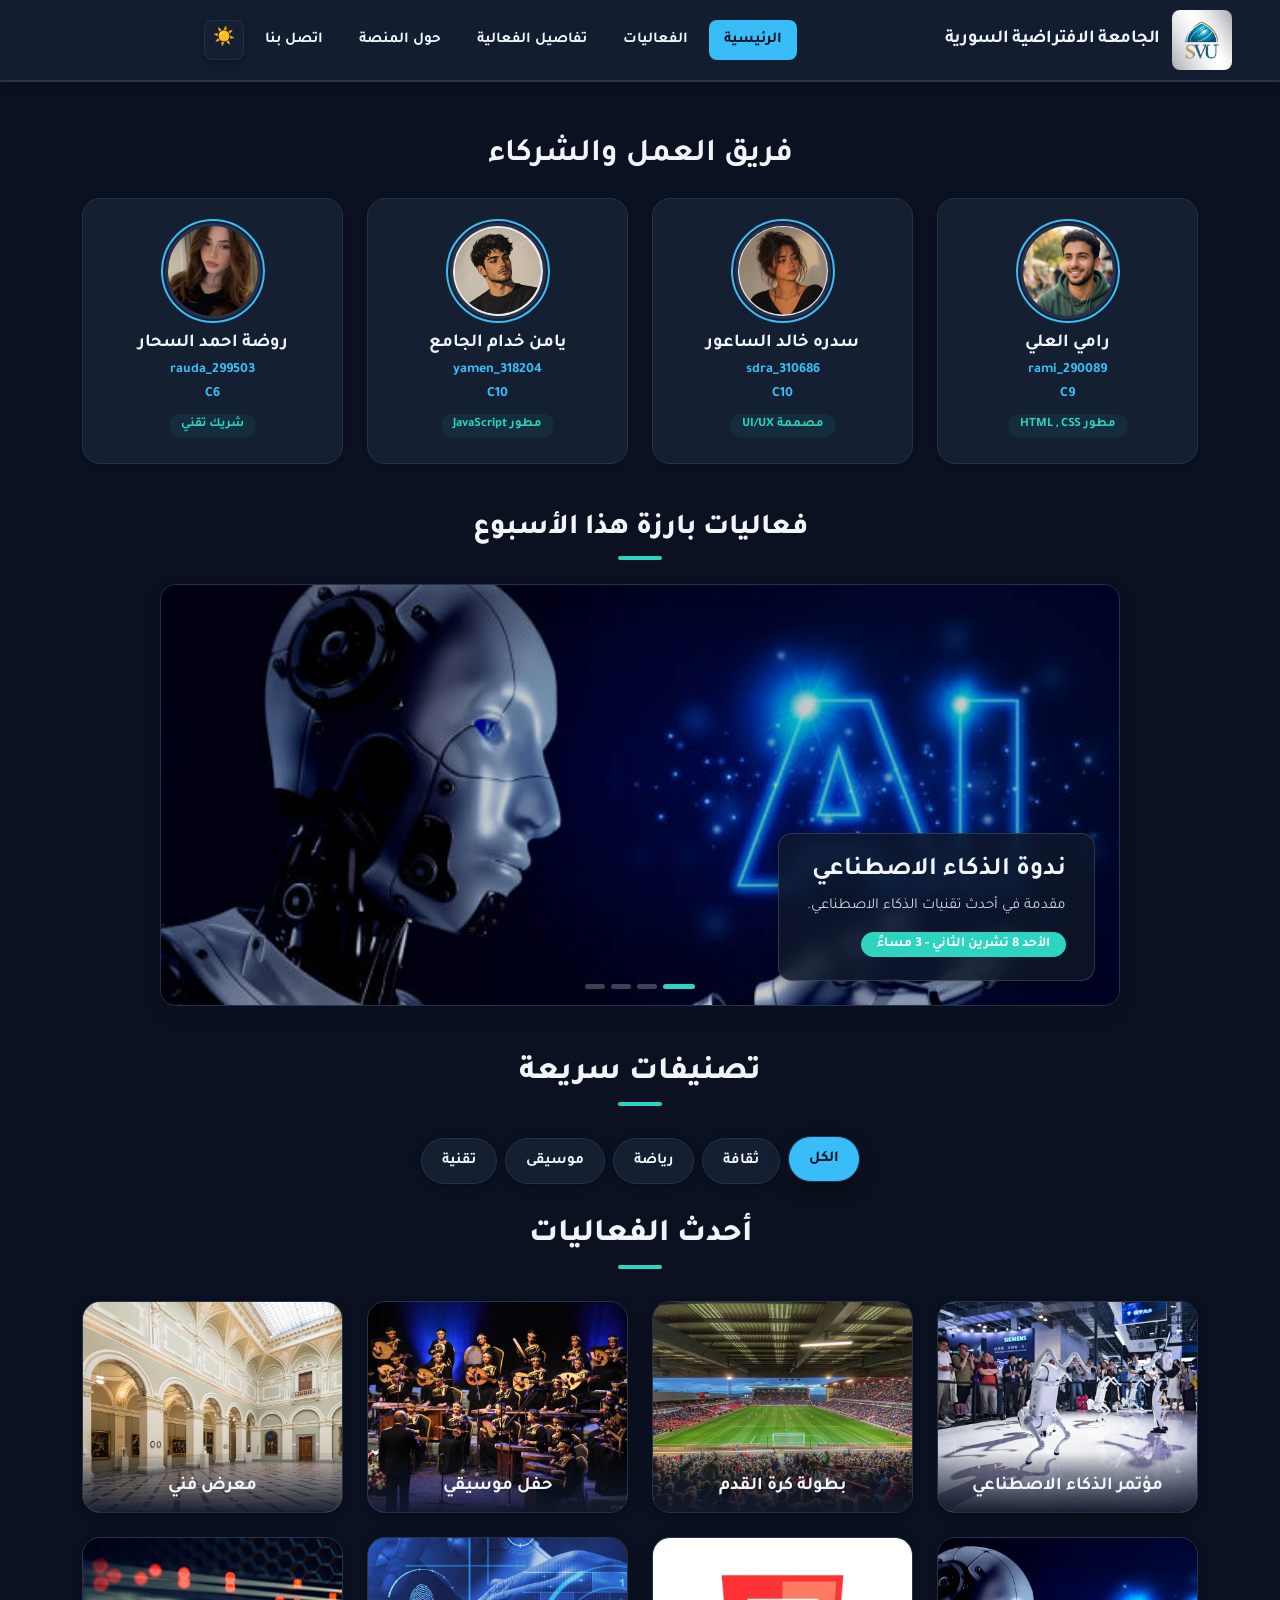
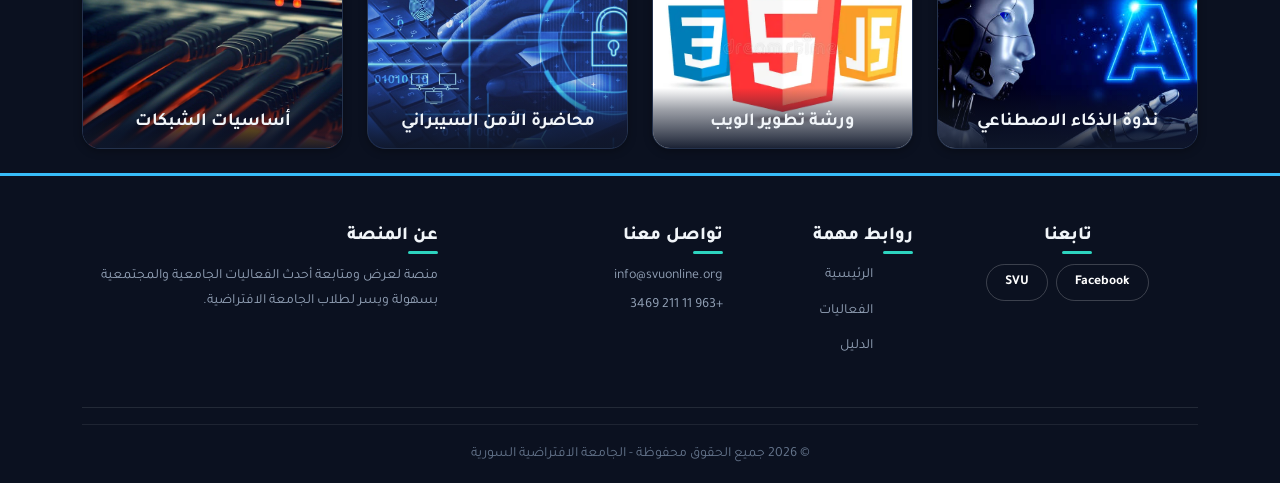
==== commit 73e8ddc6: "Update index.html" ====
--- a/index.html
+++ b/index.html
@@ -87,7 +87,7 @@
                             <div class="guide-page-member shadow-sm">
                                 <img src="assets/img/شريك 1.png" alt="يامن الجامع"
                                     onerror="this.onerror=null;this.src='data:image/svg+xml,%3Csvg xmlns=%27http://www.w3.org/2000/svg%27 width=%27150%27 height=%27150%27%3E%3Crect width=%27100%25%27 height=%27100%25%27 fill=%27%23cbd5e1%27/%3E%3C/svg%3E'">
-                                <h5 class="fw-bold">يامن حدام الجامع </h5>
+                                <h5 class="fw-bold">يامن خدام الجامع </h5>
                                 <p class="small text-primary mb-1">yamen_318204<br>C10</p>
                                 <span class="badge bg-secondary">مطور JavaScript</span>
                             </div>
@@ -340,4 +340,4 @@
 
 </body>
 
-</html>+</html>
